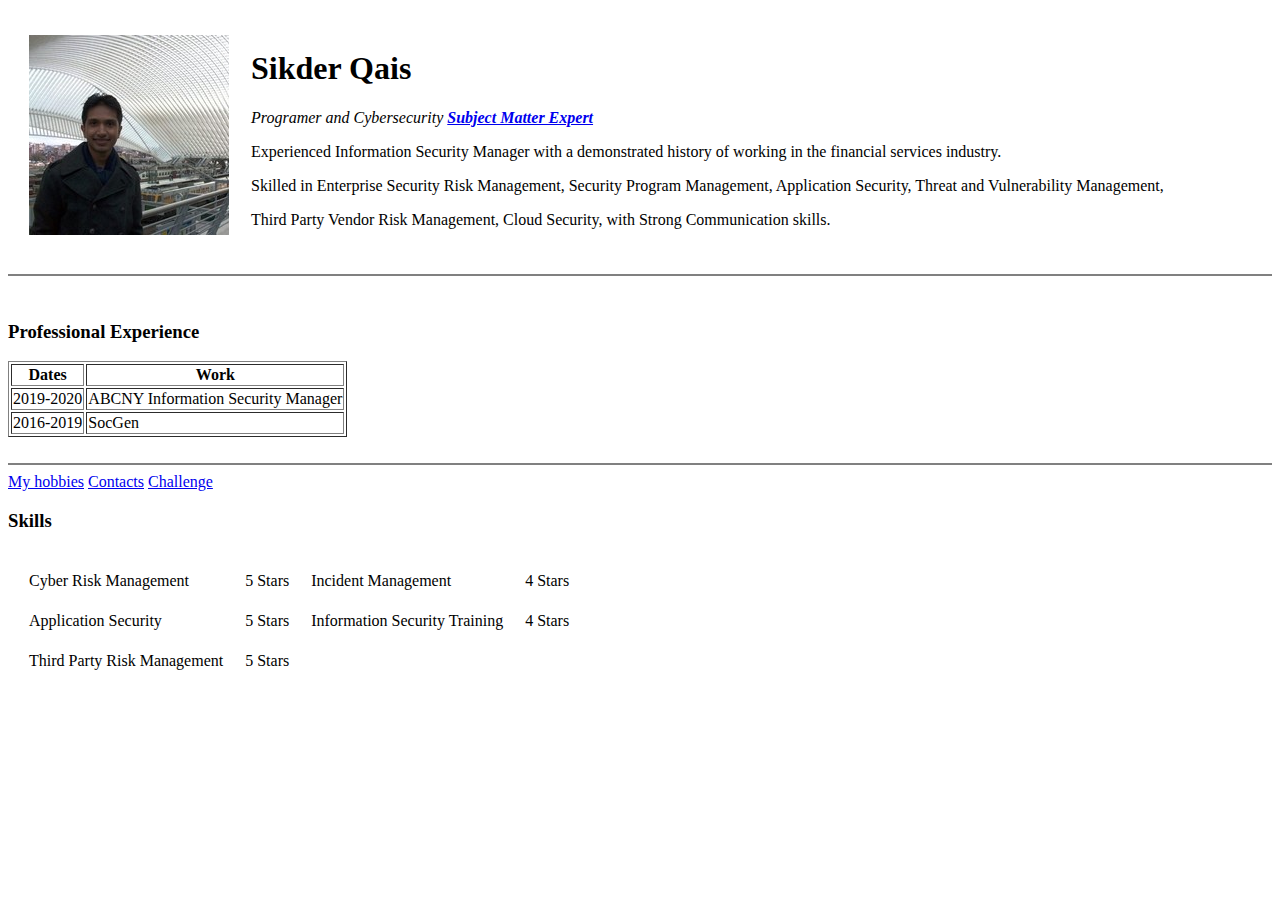
==== index.html @ b5ef9c0a "CV first draft" ====
<!DOCTYPE html>
<html lang="en" dir="ltr">

<head>
  <meta charset="utf-8">
  <title>Qais' Personal Site</title>
</head>

<body>
  <table cellspacing=20>
    <tr>
      <td><img src="Qais.jpg" alt="Qais' profile picture"></td>
      <td>
        <h1> Sikder Qais</h1>
        <p> <em>Programer and Cybersecurity <strong><a href="https://www.linkedin.com/in/sikder-qais-283b5728/?trk=pub-pbmap">Subject Matter Expert</a></strong></em></p>
        <p>Experienced Information Security Manager with a demonstrated history of working in the financial services industry.</p>
        <p>Skilled in Enterprise Security Risk Management, Security Program Management, Application Security, Threat and Vulnerability Management,</p>
        <p>Third Party Vendor Risk Management, Cloud Security, with Strong Communication skills. </p>
      </td>
    </tr>
  </table>
  <hr size=2 noshade>
  <br>
  <h3>Professional Experience</h3>
  <table border="1" <thead>
    <tr>
      <th>
        Dates
      </th>
      <th>
        Work
      </th>
    </tr>
    </thead>
    <tbody>

    </tbody>
    <tfoot>

    </tfoot>
    <tr>
      <td>
        2019-2020
      </td>
      <td>
        ABCNY Information Security Manager
      </td>
    <tr>
      <td>
        2016-2019
      <td>
        SocGen
      </td>
      </td>
    </tr>
    </tr>
  </table>
  <br>
  <hr size=2 noshade>
  <a href="Hobbies.html">My hobbies</a>
  <a href="contacts.html">Contacts</a>
  <a href="challenge.html">Challenge</a>
<h3>Skills</h3>
<table cellspacing =20>
  <tr>
    <td>
      Cyber Risk Management
    </td>
    <td>
      5 Stars
    </td>
    <td>
      Incident Management
    </td>
    <td>
      4 Stars
    </td>
  <tr>
    <td>
      Application Security
    </td>
    <Td>
      5 Stars
    </Td>
    <td>
      Information Security Training
    </td>
    <Td>
      4 Stars
    </Td>

  </tr>
  <tr>
    <td>
      Third Party Risk Management
      <td>
        5 Stars
      </td>
    </td>
  </tr>
  </tr>
</table>
</body>

</html>
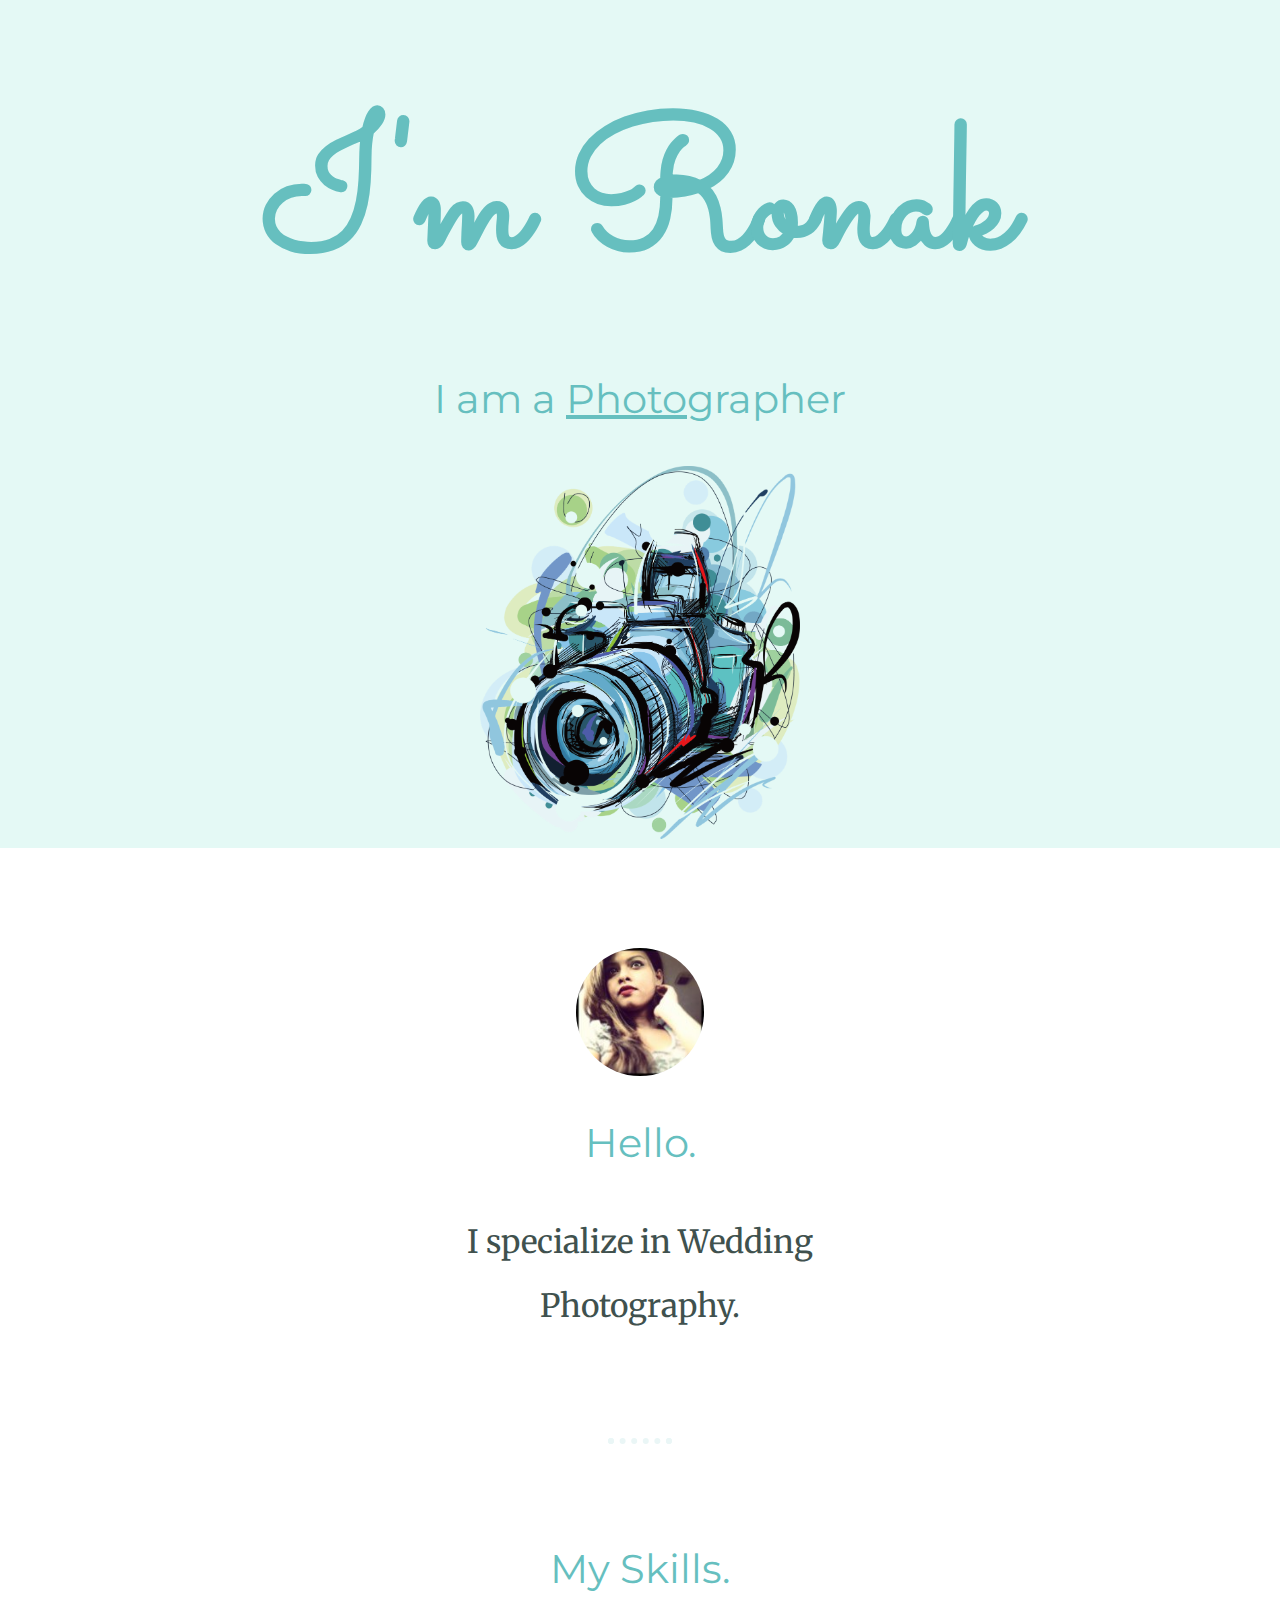
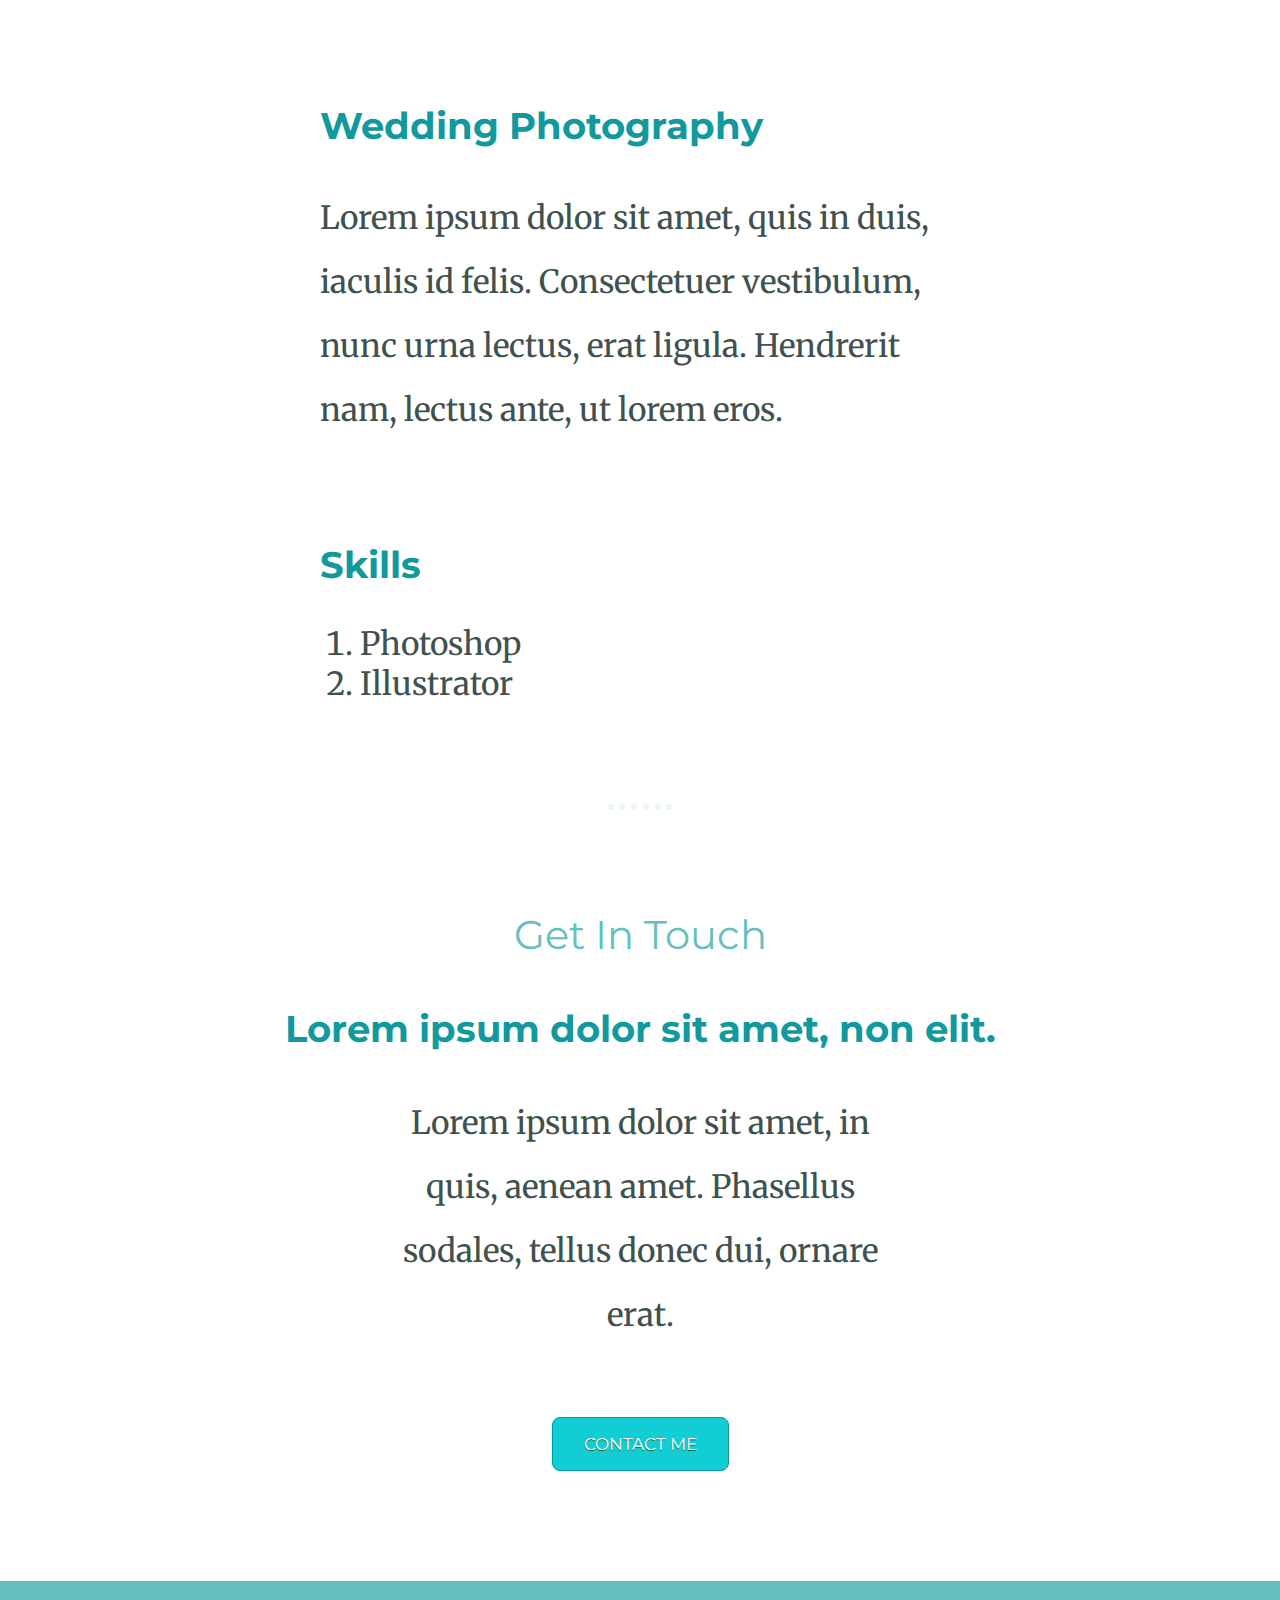
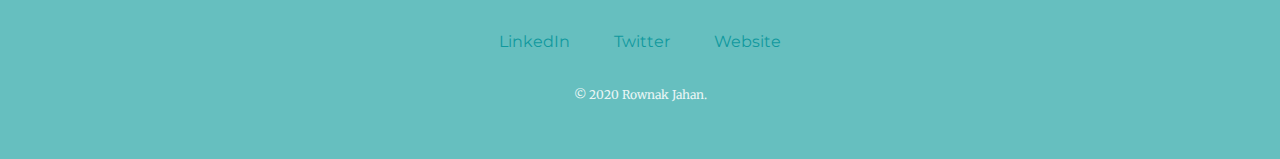
==== commit 45edaece: "Rownak Jahan Website" ====
--- a/index.html
+++ b/index.html
@@ -3,103 +3,61 @@
 
 <head>
   <meta charset="utf-8">
-  <title>Qais' Personal Site</title>
+  <title>Ronak Jahan Photography</title>
+  <link rel="stylesheet" href="css/styles.css">
+  <!---Favicon-->
+  <link rel="icon" href="favicon.ico">
+  <!--These are the fonts-->
+  <link href="https://fonts.googleapis.com/css2?family=Merriweather&family=Montserrat&family=Sacramento&display=swap" rel="stylesheet">
 </head>
 
 <body>
-  <table cellspacing=20>
-    <tr>
-      <td><img src="Qais.jpg" alt="Qais' profile picture"></td>
-      <td>
-        <h1> Sikder Qais</h1>
-        <p> <em>Programer and Cybersecurity <strong><a href="https://www.linkedin.com/in/sikder-qais-283b5728/?trk=pub-pbmap">Subject Matter Expert</a></strong></em></p>
-        <p>Experienced Information Security Manager with a demonstrated history of working in the financial services industry.</p>
-        <p>Skilled in Enterprise Security Risk Management, Security Program Management, Application Security, Threat and Vulnerability Management,</p>
-        <p>Third Party Vendor Risk Management, Cloud Security, with Strong Communication skills. </p>
-      </td>
-    </tr>
-  </table>
-  <hr size=2 noshade>
-  <br>
-  <h3>Professional Experience</h3>
-  <table border="1" <thead>
-    <tr>
-      <th>
-        Dates
-      </th>
-      <th>
-        Work
-      </th>
-    </tr>
-    </thead>
-    <tbody>
+  <div class="topContainer">
+    <h1>I'm Ronak</h1>
+    <h2>I am a <span class = "Photo">Photo</span>grapher</h2>
+    <img class="Camera" src="Images/Camera.png" alt="Picture of Camera">
+  </div>
 
-    </tbody>
-    <tfoot>
+  <div class="middle-container">
+    <div class="profile">
+      <img class="Rownak" src="Images/Rownak.jpg" alt="Photo">
+      <h2>Hello.</h2>
+      <p class="hello">I specialize in Wedding Photography.</p>
+    </div>
+    <hr>
+    <div class="skills">
+      <h2>My Skills.</h2>
+      <div class="skill-row">
+        <img class="wedding" src="https://www.flaticon.com/svg/static/icons/svg/703/703213.svg" alt="">
+        <h3>Wedding Photography</h3>
+        <p>Lorem ipsum dolor sit amet, quis in duis, iaculis id felis. Consectetuer vestibulum, nunc urna lectus, erat ligula. Hendrerit nam, lectus ante, ut lorem eros.</p>
+      </div>
+      <div class="skill-row">
+        <img class="shutter" src="https://www.flaticon.com/svg/static/icons/svg/832/832680.svg" alt="">
+        <h3>Skills</h3>
+        <ol>
+          <li>Photoshop</li>
+          <li>Illustrator</li>
+        </ol>
+      </div>
+    </div>
+    <hr>
+    <div class="contact-me">
+      <h2>Get In Touch</h2>
+      <h3>Lorem ipsum dolor sit amet, non elit.</h3>
+      <p class="contact-message"> Lorem ipsum dolor sit amet, in quis, aenean amet. Phasellus sodales, tellus donec dui, ornare erat.</p>
+      <a href="#" class="myButton">CONTACT ME</a>
+    </div>
+  </div>
 
-    </tfoot>
-    <tr>
-      <td>
-        2019-2020
-      </td>
-      <td>
-        ABCNY Information Security Manager
-      </td>
-    <tr>
-      <td>
-        2016-2019
-      <td>
-        SocGen
-      </td>
-      </td>
-    </tr>
-    </tr>
-  </table>
-  <br>
-  <hr size=2 noshade>
-  <a href="Hobbies.html">My hobbies</a>
-  <a href="contacts.html">Contacts</a>
-  <a href="challenge.html">Challenge</a>
-<h3>Skills</h3>
-<table cellspacing =20>
-  <tr>
-    <td>
-      Cyber Risk Management
-    </td>
-    <td>
-      5 Stars
-    </td>
-    <td>
-      Incident Management
-    </td>
-    <td>
-      4 Stars
-    </td>
-  <tr>
-    <td>
-      Application Security
-    </td>
-    <Td>
-      5 Stars
-    </Td>
-    <td>
-      Information Security Training
-    </td>
-    <Td>
-      4 Stars
-    </Td>
 
-  </tr>
-  <tr>
-    <td>
-      Third Party Risk Management
-      <td>
-        5 Stars
-      </td>
-    </td>
-  </tr>
-  </tr>
-</table>
+  <div class="bottom-container">
+    <a class="footer-link" href="https://www.linkedin.com/">LinkedIn</a>
+    <a class="footer-link" href="https://twitter.com/">Twitter</a>
+    <a class="footer-link" href="https://www.appbrewery.co/">Website</a>
+    <p class="copyright">© 2020 Rownak Jahan.</p>
+  </div>
+
 </body>
 
 </html>
--- a/css/styles.css
+++ b/css/styles.css
@@ -0,0 +1,146 @@
+body {
+  margin: 0;
+  text-align: center;
+  font-family: 'Merriweather', serif;
+  font-size: 2em;
+    color: #40514E;
+}
+
+html{
+margin: 0;
+padding: 0;
+}
+
+
+h1 {
+  margin: auto;
+  padding-top: 6%;
+  font-size: 565%;
+  font-family: 'Sacramento', cursive;
+  color: #66BFBF;
+}
+
+h2 {
+  font-family: 'Montserrat', sans-serif;
+  font-size: 2.5rem;
+  color: #66BFBF;
+  font-weight: normal;
+  padding-bottom: 10px;
+}
+
+h3 {
+  font-family: 'Montserrat', sans-serif;
+  color: #11999E;
+}
+
+
+hr {
+  color: #EAF6F6;
+  border: dotted #EAF6F6 6px;
+  border-bottom: none;
+  width: 4%;
+  margin: 100px auto;
+}
+
+
+a {
+  color: #11999E;
+  font-family: 'Montserrat', sans-serif;
+  margin: 10px 20px;
+  text-decoration: none;
+
+}
+
+a:hover {
+  color: #EAF6F6;
+}
+
+p {
+  line-height: 2;
+}
+.topContainer {
+  background-color: #E4F9F5;
+}
+
+
+.middle-container {
+ margin: 100px 0;
+}
+
+.bottom-container {
+padding: 50px 0 20px;
+background-color: #66BFBF;
+font-size: 50%;
+}
+
+
+.Photo {
+  text-decoration: underline;
+}
+
+.Camera {
+  width: 25%;
+  height: auto;
+}
+
+.Rownak {
+  border-radius: 50%;
+  width: 10%;
+}
+
+.wedding {
+  width: 25%;
+  float: left;
+  margin-right: 30px;
+}
+
+.shutter {
+  width: 25%;
+  float: right;
+  margin-left: 30px;
+}
+
+.skill-row {
+  width: 50%;
+  margin: 100px auto 100px auto;
+  text-align: left;
+}
+
+.copyright {
+  color: #EAF6F6;
+  padding: 20px 0;
+  font-size: 0.75rem;
+}
+
+.hello {
+  width: 30%;
+  margin: auto;
+
+
+}
+
+.contact-message {
+  width: 40%;
+  margin: 40px auto 60px;
+}
+
+.myButton {
+	background-color:#11cdd4;
+	border-radius:8px;
+	border:1px solid #01999e;
+	display:inline-block;
+	cursor:pointer;
+	color:#ffffff;
+  font-family: 'Montserrat', sans-serif;
+	font-size:17px;
+	padding:16px 31px;
+	text-decoration:none;
+	text-shadow:0 1px 0 #2f6627;
+}
+.myButton:hover {
+	background-color:#30e3cb;
+}
+.myButton:active {
+	position:relative;
+	top:1px;
+}
